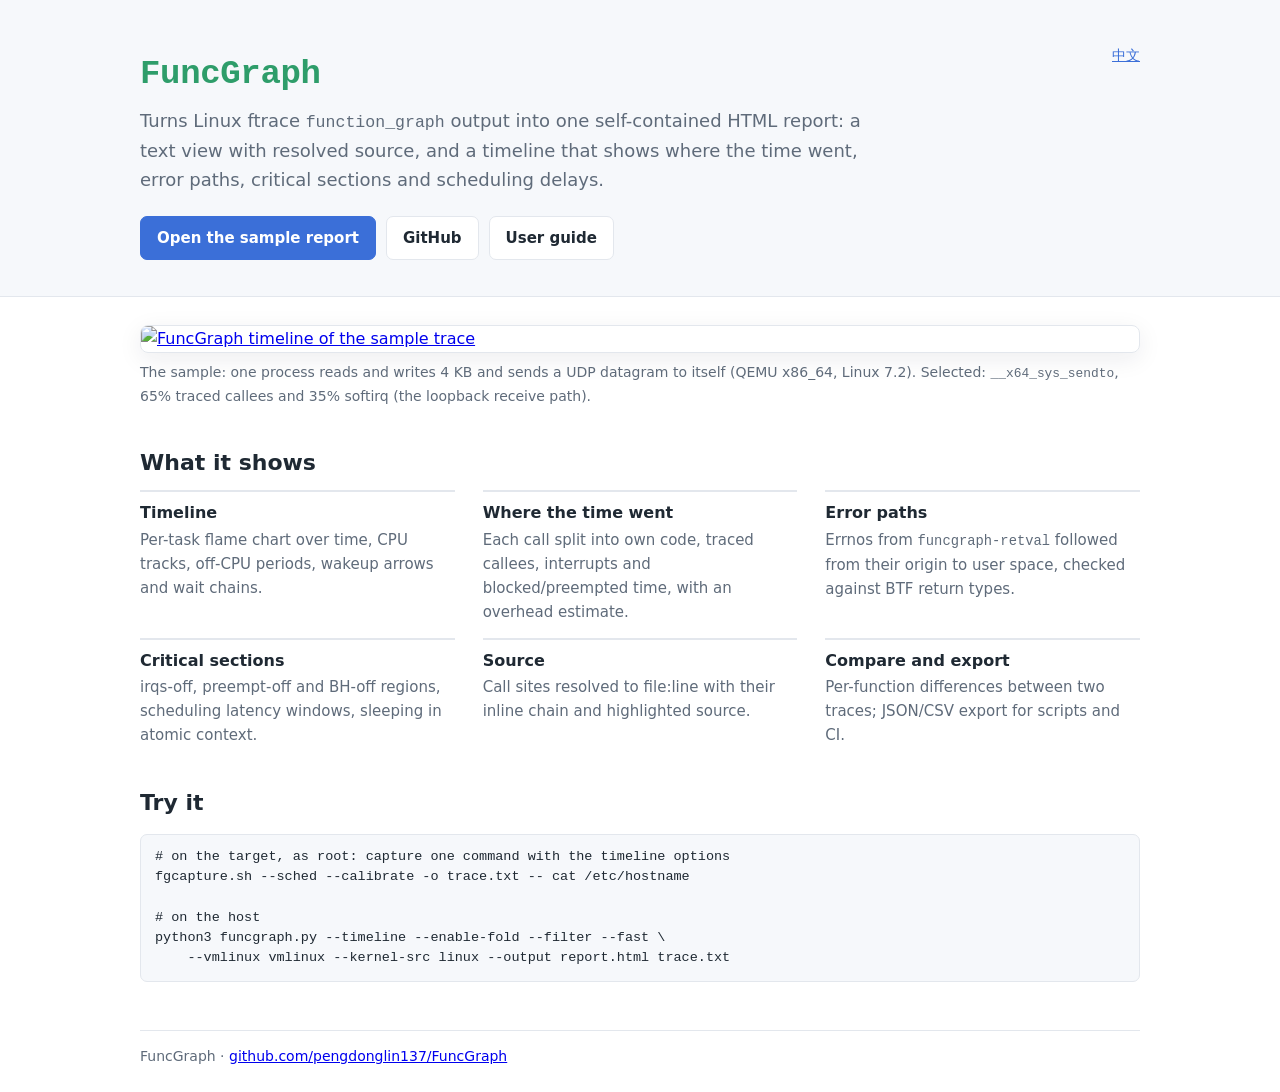
==== site/index.html @ 8bedc7ac "CI (tests on Python 3.8 and 3.12 with browser tests) and GitHub Pages (home page + sample report); R" ====
<!doctype html>
<html lang="en">
<head>
<meta charset="utf-8">
<meta name="viewport" content="width=device-width, initial-scale=1">
<title>FuncGraph: interactive reports for Linux function_graph traces</title>
<meta name="description" content="FuncGraph turns Linux ftrace function_graph output into one self-contained HTML report: text view with source, timeline, error paths, critical sections, scheduling latency, compare.">
<style>
  :root { --fg: #1f2933; --muted: #5f6b7a; --line: #e3e7ed; --accent: #3b6fd8; --bg: #f6f8fb; }
  * { box-sizing: border-box; }
  body { margin: 0; font: 16px/1.6 system-ui, -apple-system, "Segoe UI", sans-serif; color: var(--fg); background: #fff; }
  header { background: var(--bg); border-bottom: 1px solid var(--line); }
  .wrap { max-width: 1040px; margin: 0 auto; padding: 0 20px; }
  header .wrap { padding-top: 44px; padding-bottom: 36px; }
  h1 { margin: 0 0 6px; font-size: 34px; letter-spacing: -.01em; }
  h1 span { color: #2e9d6a; font-family: ui-monospace, SFMono-Regular, Menlo, monospace; }
  .lead { margin: 0 0 22px; font-size: 18px; color: var(--muted); max-width: 760px; }
  .btns { display: flex; flex-wrap: wrap; gap: 10px; }
  .btn { display: inline-block; padding: 9px 16px; border-radius: 7px; border: 1px solid var(--line); background: #fff;
         color: var(--fg); text-decoration: none; font-weight: 600; font-size: 15px; }
  .btn.primary { background: var(--accent); border-color: var(--accent); color: #fff; }
  .btn:hover { filter: brightness(.96); }
  .shot { display: block; width: 100%; margin: 28px 0 8px; border: 1px solid var(--line); border-radius: 8px;
          box-shadow: 0 6px 24px rgba(20, 30, 50, .08); }
  .cap { color: var(--muted); font-size: 14px; margin: 0 0 8px; }
  h2 { font-size: 22px; margin: 38px 0 10px; }
  .grid { display: grid; grid-template-columns: repeat(auto-fit, minmax(280px, 1fr)); gap: 14px 28px; }
  .grid div { border-top: 2px solid var(--line); padding-top: 8px; }
  .grid b { display: block; }
  .grid p { margin: 2px 0 0; color: var(--muted); font-size: 15px; }
  pre { background: var(--bg); border: 1px solid var(--line); border-radius: 7px; padding: 12px 14px; overflow-x: auto;
        font: 13.5px/1.5 ui-monospace, SFMono-Regular, Menlo, monospace; }
  code { font-family: ui-monospace, SFMono-Regular, Menlo, monospace; font-size: .92em; }
  .lang { float: right; font-size: 14px; }
  .lang a { color: var(--accent); }
  footer { margin: 48px 0 30px; color: var(--muted); font-size: 14px; border-top: 1px solid var(--line); padding-top: 14px; }
  [lang="zh"] { display: none; }
  body.zh [lang="en"] { display: none; }
  body.zh [lang="zh"] { display: revert; }
  body.zh .grid[lang="zh"] { display: grid; }
</style>
</head>
<body>
<header><div class="wrap">
  <div class="lang"><a href="#" onclick="setLang(document.body.classList.contains('zh') ? 'en' : 'zh'); return false;">
    <span lang="en">中文</span><span lang="zh">English</span></a></div>
  <h1><span>FuncGraph</span></h1>
  <p class="lead" lang="en">Turns Linux ftrace <code>function_graph</code> output into one self-contained HTML report:
    a text view with resolved source, and a timeline that shows where the time went, error paths,
    critical sections and scheduling delays.</p>
  <p class="lead" lang="zh">把 Linux ftrace 的 <code>function_graph</code> 输出转换成一个自包含的 HTML 报告：
    带源码的文本视图，以及能看出时间花在哪里、错误从哪里来、关中断/关抢占区间和调度延迟的时间轴。</p>
  <div class="btns">
    <a class="btn primary" href="sample.html"><span lang="en">Open the sample report</span><span lang="zh">打开示例报告</span></a>
    <a class="btn" href="https://github.com/pengdonglin137/FuncGraph">GitHub</a>
    <a class="btn" href="https://github.com/pengdonglin137/FuncGraph/blob/master/docs/guide.en.md" lang="en">User guide</a>
    <a class="btn" href="https://github.com/pengdonglin137/FuncGraph/blob/master/docs/guide.cn.md" lang="zh">使用指南</a>
  </div>
</div></header>

<main class="wrap">
  <a href="sample.html"><img class="shot" src="sample.png" alt="FuncGraph timeline of the sample trace"></a>
  <p class="cap" lang="en">The sample: one process reads and writes 4 KB and sends a UDP datagram to itself (QEMU x86_64, Linux 7.2).
    Selected: <code>__x64_sys_sendto</code>, 65% traced callees and 35% softirq (the loopback receive path).</p>
  <p class="cap" lang="zh">示例：一个进程读写 4 KB 文件，再通过 loopback 给自己发一个 UDP 包（QEMU x86_64，Linux 7.2）。
    选中的是 <code>__x64_sys_sendto</code>：被跟踪的子调用占 65%，软中断（loopback 接收路径）占 35%。</p>

  <h2 lang="en">What it shows</h2>
  <h2 lang="zh">能看到什么</h2>
  <div class="grid" lang="en">
    <div><b>Timeline</b><p>Per-task flame chart over time, CPU tracks, off-CPU periods, wakeup arrows and wait chains.</p></div>
    <div><b>Where the time went</b><p>Each call split into own code, traced callees, interrupts and blocked/preempted time, with an overhead estimate.</p></div>
    <div><b>Error paths</b><p>Errnos from <code>funcgraph-retval</code> followed from their origin to user space, checked against BTF return types.</p></div>
    <div><b>Critical sections</b><p>irqs-off, preempt-off and BH-off regions, scheduling latency windows, sleeping in atomic context.</p></div>
    <div><b>Source</b><p>Call sites resolved to file:line with their inline chain and highlighted source.</p></div>
    <div><b>Compare and export</b><p>Per-function differences between two traces; JSON/CSV export for scripts and CI.</p></div>
  </div>
  <div class="grid" lang="zh">
    <div><b>时间轴</b><p>按任务的时序火焰图、CPU 轨道、off-CPU 时段、唤醒箭头和等待链。</p></div>
    <div><b>时间花在哪里</b><p>每次调用拆分为自身代码、被跟踪的子调用、中断、阻塞/被抢占时间，并估算跟踪开销。</p></div>
    <div><b>错误路径</b><p>根据 <code>funcgraph-retval</code> 从错误源头一路追到用户态，并用 BTF 返回类型校验。</p></div>
    <div><b>临界区</b><p>关中断、关抢占、关软中断的区间，调度延迟窗口，在原子上下文里睡眠。</p></div>
    <div><b>源码</b><p>调用点解析到文件和行号，附内联链和语法高亮的源码。</p></div>
    <div><b>对比和导出</b><p>两份 trace 按函数对比；JSON/CSV 导出，便于脚本和 CI 使用。</p></div>
  </div>

  <h2 lang="en">Try it</h2>
  <h2 lang="zh">快速上手</h2>
<pre><span lang="en"># on the target, as root: capture one command with the timeline options</span><span lang="zh"># 在目标机上（root）：采集一条命令，打开时间轴需要的选项</span>
fgcapture.sh --sched --calibrate -o trace.txt -- cat /etc/hostname

<span lang="en"># on the host</span><span lang="zh"># 在主机上</span>
python3 funcgraph.py --timeline --enable-fold --filter --fast \
    --vmlinux vmlinux --kernel-src linux --output report.html trace.txt</pre>

  <footer>FuncGraph · <a href="https://github.com/pengdonglin137/FuncGraph">github.com/pengdonglin137/FuncGraph</a></footer>
</main>
<script>
function setLang(l) {
  document.body.classList.toggle('zh', l === 'zh');
  document.documentElement.lang = l === 'zh' ? 'zh-CN' : 'en';
  try { localStorage.setItem('fgSiteLang', l); } catch (e) {}
}
setLang((function () {
  try { const s = localStorage.getItem('fgSiteLang'); if (s) return s; } catch (e) {}
  return /^zh/i.test(navigator.language || '') ? 'zh' : 'en';
})());
</script>
</body>
</html>
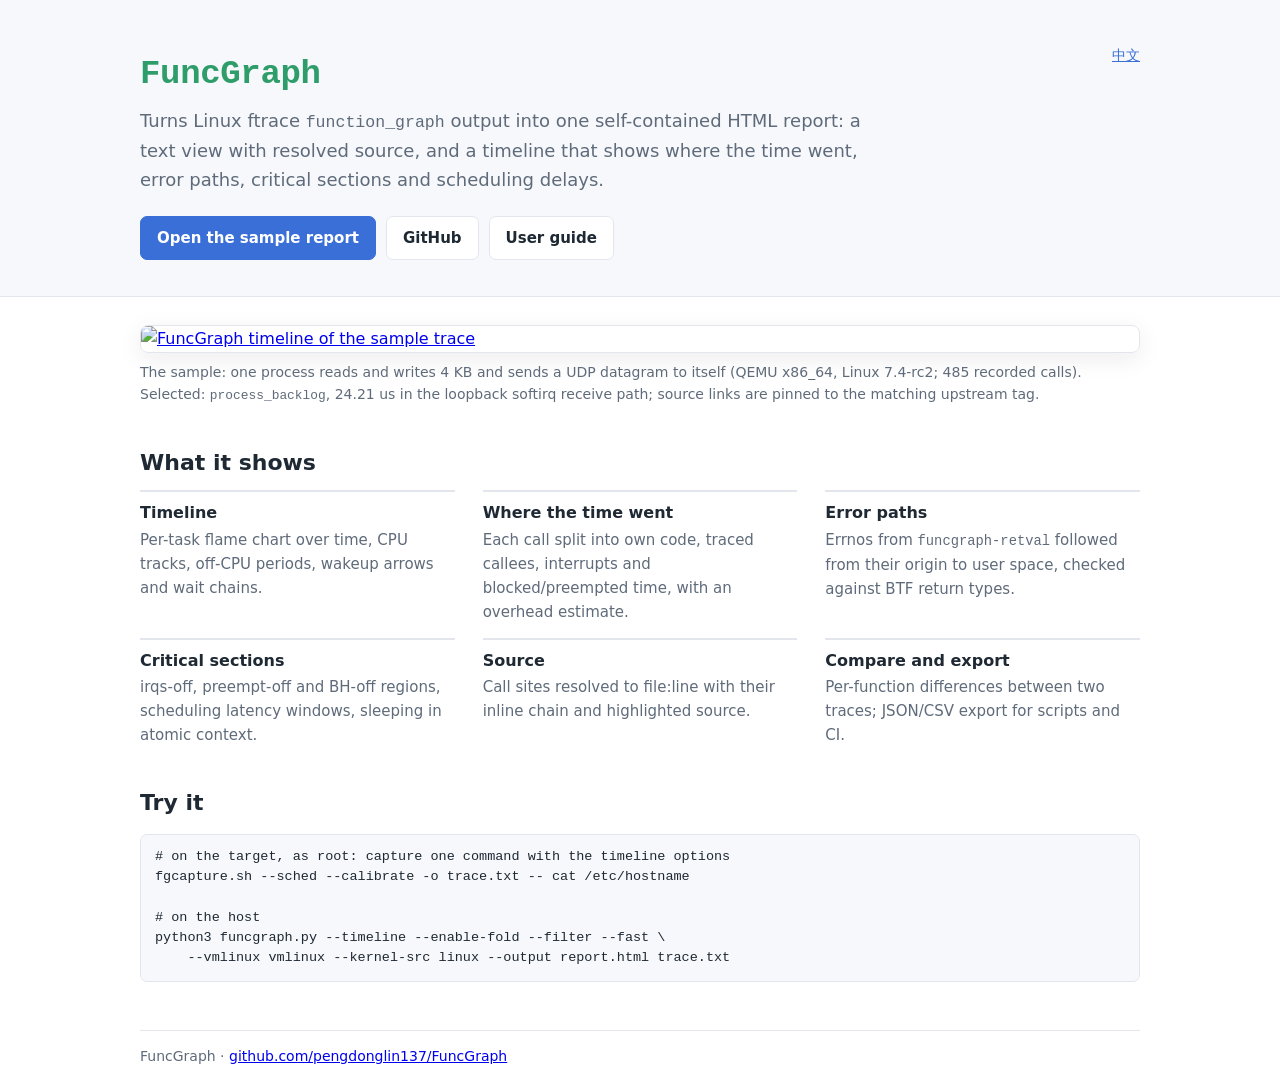
==== commit 60cb7b41: "docs(sample): recapture demo_io on the QEMU Linux 7.4-rc2 kernel Rebuild the static demo_io workload" ====
--- a/site/index.html
+++ b/site/index.html
@@ -60,10 +60,10 @@
 
 <main class="wrap">
   <a href="sample.html"><img class="shot" src="sample.png" alt="FuncGraph timeline of the sample trace"></a>
-  <p class="cap" lang="en">The sample: one process reads and writes 4 KB and sends a UDP datagram to itself (QEMU x86_64, Linux 7.2).
-    Selected: <code>__x64_sys_sendto</code>, 65% traced callees and 35% softirq (the loopback receive path).</p>
-  <p class="cap" lang="zh">示例：一个进程读写 4 KB 文件，再通过 loopback 给自己发一个 UDP 包（QEMU x86_64，Linux 7.2）。
-    选中的是 <code>__x64_sys_sendto</code>：被跟踪的子调用占 65%，软中断（loopback 接收路径）占 35%。</p>
+  <p class="cap" lang="en">The sample: one process reads and writes 4 KB and sends a UDP datagram to itself (QEMU x86_64, Linux 7.4-rc2; 485 recorded calls).
+    Selected: <code>process_backlog</code>, 24.21 us in the loopback softirq receive path; source links are pinned to the matching upstream tag.</p>
+  <p class="cap" lang="zh">示例：一个进程读写 4 KB 文件，再通过 loopback 给自己发一个 UDP 包（QEMU x86_64，Linux 7.4-rc2；485 次记录调用）。
+    选中的是 loopback 软中断接收路径中的 <code>process_backlog</code>，耗时 24.21 us；源码链接固定到匹配的上游标签。</p>
 
   <h2 lang="en">What it shows</h2>
   <h2 lang="zh">能看到什么</h2>
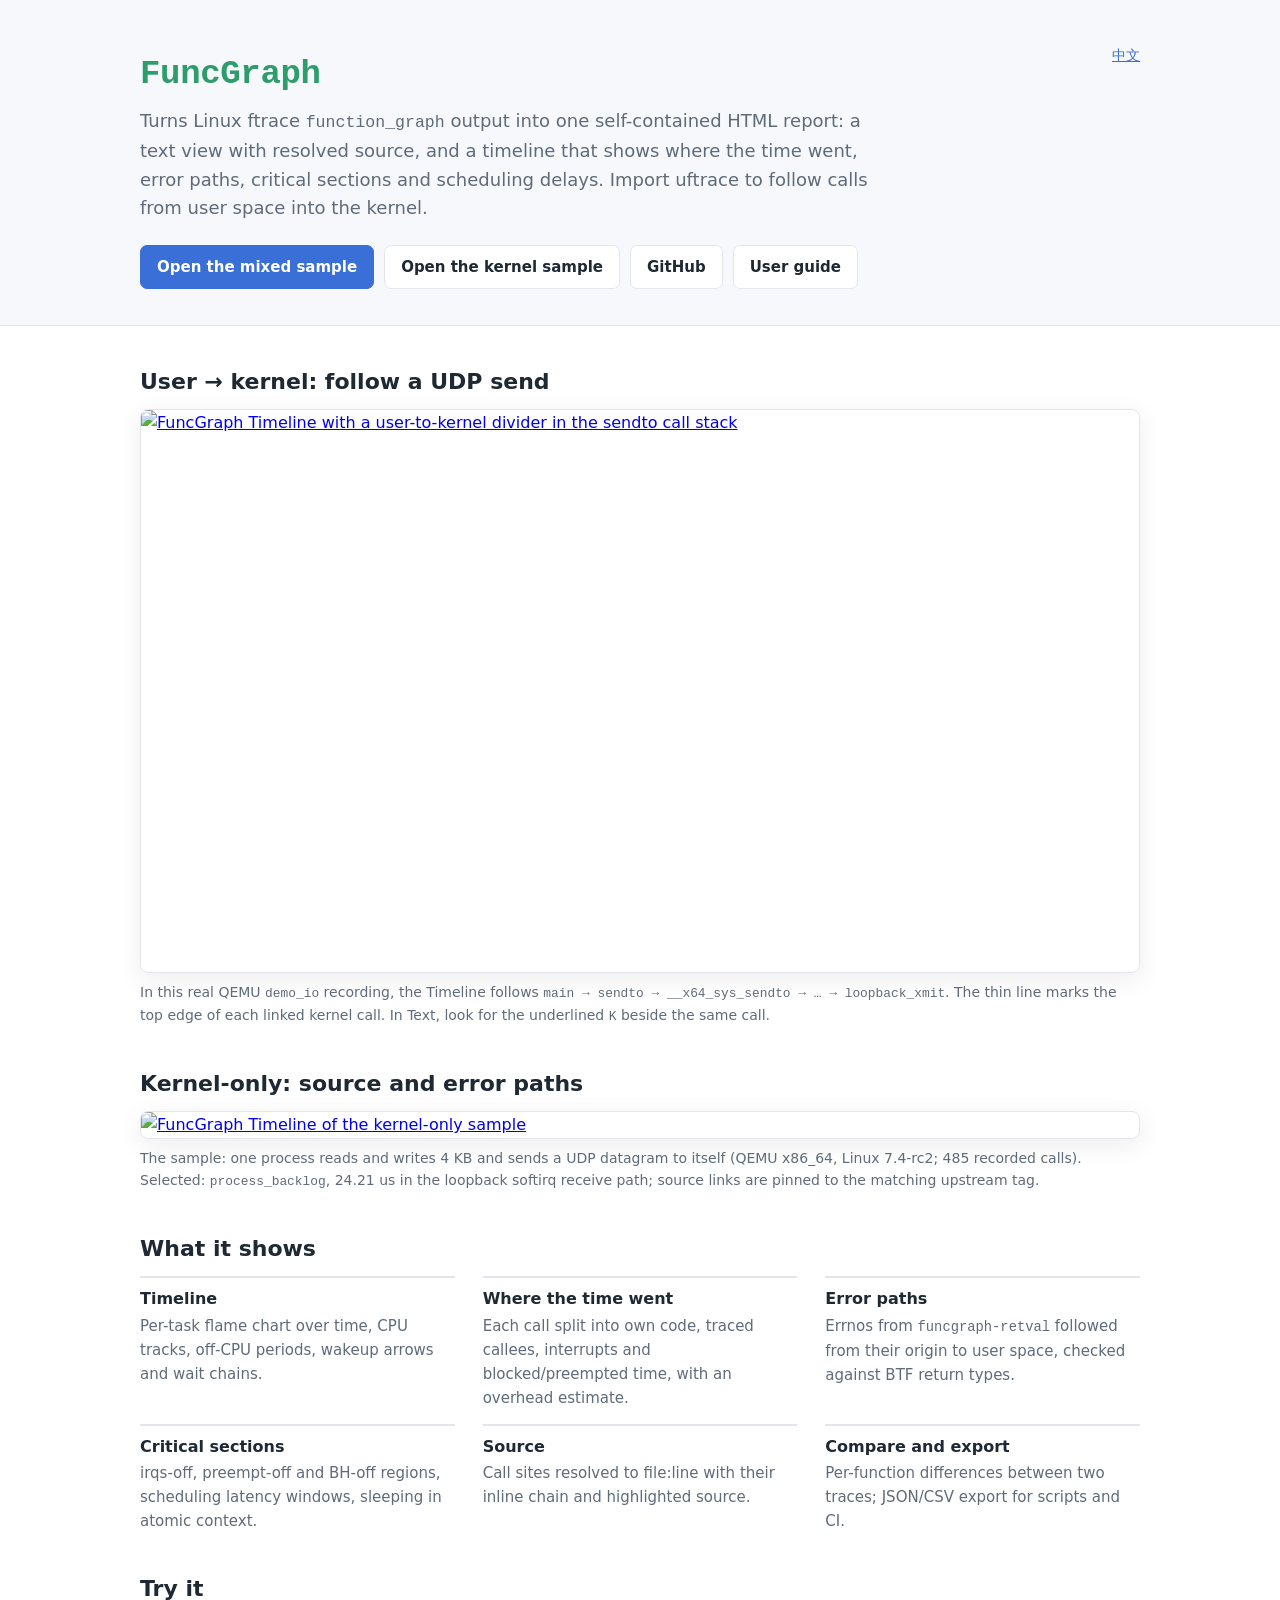
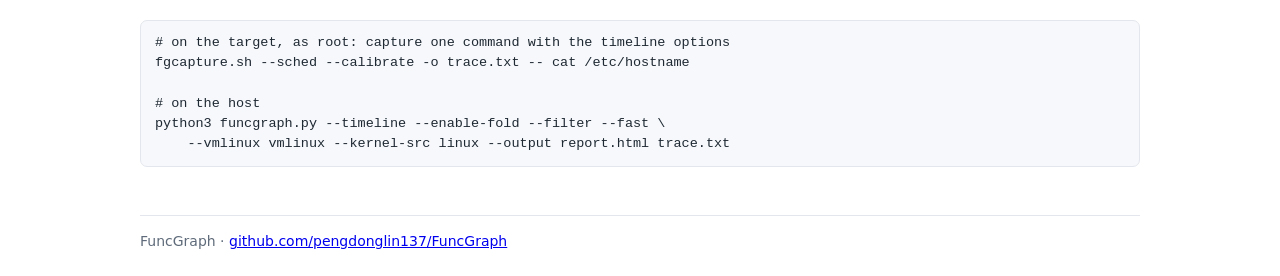
==== commit 9667e80f: "docs(samples): publish a real mixed uftrace report alongside the kernel demo Add the original demo_i" ====
--- a/site/index.html
+++ b/site/index.html
@@ -4,7 +4,7 @@
 <meta charset="utf-8">
 <meta name="viewport" content="width=device-width, initial-scale=1">
 <title>FuncGraph: interactive reports for Linux function_graph traces</title>
-<meta name="description" content="FuncGraph turns Linux ftrace function_graph output into one self-contained HTML report: text view with source, timeline, error paths, critical sections, scheduling latency, compare.">
+<meta name="description" content="FuncGraph visualizes Linux ftrace and uftrace captures in self-contained HTML reports, including a Timeline with user-to-kernel boundaries and a Text view with source.">
 <style>
   :root { --fg: #1f2933; --muted: #5f6b7a; --line: #e3e7ed; --accent: #3b6fd8; --bg: #f6f8fb; }
   * { box-sizing: border-box; }
@@ -20,7 +20,7 @@
          color: var(--fg); text-decoration: none; font-weight: 600; font-size: 15px; }
   .btn.primary { background: var(--accent); border-color: var(--accent); color: #fff; }
   .btn:hover { filter: brightness(.96); }
-  .shot { display: block; width: 100%; margin: 28px 0 8px; border: 1px solid var(--line); border-radius: 8px;
+  .shot { display: block; width: 100%; height: auto; margin: 0 0 8px; border: 1px solid var(--line); border-radius: 8px;
           box-shadow: 0 6px 24px rgba(20, 30, 50, .08); }
   .cap { color: var(--muted); font-size: 14px; margin: 0 0 8px; }
   h2 { font-size: 22px; margin: 38px 0 10px; }
@@ -47,11 +47,12 @@
   <h1><span>FuncGraph</span></h1>
   <p class="lead" lang="en">Turns Linux ftrace <code>function_graph</code> output into one self-contained HTML report:
     a text view with resolved source, and a timeline that shows where the time went, error paths,
-    critical sections and scheduling delays.</p>
+    critical sections and scheduling delays. Import uftrace to follow calls from user space into the kernel.</p>
   <p class="lead" lang="zh">把 Linux ftrace 的 <code>function_graph</code> 输出转换成一个自包含的 HTML 报告：
-    带源码的文本视图，以及能看出时间花在哪里、错误从哪里来、关中断/关抢占区间和调度延迟的时间轴。</p>
+    带源码的文本视图，以及能看出时间花在哪里、错误从哪里来、关中断/关抢占区间和调度延迟的时间轴。导入 uftrace 后还能从用户态一路追到内核。</p>
   <div class="btns">
-    <a class="btn primary" href="sample.html"><span lang="en">Open the sample report</span><span lang="zh">打开示例报告</span></a>
+    <a class="btn primary" href="sample_mixed.html"><span lang="en">Open the mixed sample</span><span lang="zh">打开用户态 + 内核态示例</span></a>
+    <a class="btn" href="sample.html"><span lang="en">Open the kernel sample</span><span lang="zh">打开纯内核态示例</span></a>
     <a class="btn" href="https://github.com/pengdonglin137/FuncGraph">GitHub</a>
     <a class="btn" href="https://github.com/pengdonglin137/FuncGraph/blob/master/docs/guide.en.md" lang="en">User guide</a>
     <a class="btn" href="https://github.com/pengdonglin137/FuncGraph/blob/master/docs/guide.cn.md" lang="zh">使用指南</a>
@@ -59,11 +60,25 @@
 </div></header>
 
 <main class="wrap">
-  <a href="sample.html"><img class="shot" src="sample.png" alt="FuncGraph timeline of the sample trace"></a>
+  <section id="mixed-sample">
+    <h2 lang="en">User → kernel: follow a UDP send</h2>
+    <h2 lang="zh">从用户态到内核态：追踪一次 UDP 发送</h2>
+    <a href="sample_mixed.html"><img class="shot" src="sample_mixed.png" width="1600" height="900" alt="FuncGraph Timeline with a user-to-kernel divider in the sendto call stack"></a>
+    <p class="cap" lang="en">In this real QEMU <code>demo_io</code> recording, the Timeline follows <code>main → sendto → __x64_sys_sendto → … → loopback_xmit</code>.
+      The thin line marks the top edge of each linked kernel call. In Text, look for the underlined <code>K</code> beside the same call.</p>
+    <p class="cap" lang="zh">这份真实的 QEMU <code>demo_io</code> 记录，在 Timeline 中可以沿 <code>main → sendto → __x64_sys_sendto → … → loopback_xmit</code> 下探。
+      细线标在匹配的内核调用顶边；在 Text 中，同一个调用旁的 <code>K</code> 带有下划线。</p>
+  </section>
+
+  <section id="kernel-sample">
+  <h2 lang="en">Kernel-only: source and error paths</h2>
+  <h2 lang="zh">纯内核态：源码与错误路径</h2>
+  <a href="sample.html"><img class="shot" src="sample.png" alt="FuncGraph Timeline of the kernel-only sample"></a>
   <p class="cap" lang="en">The sample: one process reads and writes 4 KB and sends a UDP datagram to itself (QEMU x86_64, Linux 7.4-rc2; 485 recorded calls).
     Selected: <code>process_backlog</code>, 24.21 us in the loopback softirq receive path; source links are pinned to the matching upstream tag.</p>
   <p class="cap" lang="zh">示例：一个进程读写 4 KB 文件，再通过 loopback 给自己发一个 UDP 包（QEMU x86_64，Linux 7.4-rc2；485 次记录调用）。
     选中的是 loopback 软中断接收路径中的 <code>process_backlog</code>，耗时 24.21 us；源码链接固定到匹配的上游标签。</p>
+  </section>
 
   <h2 lang="en">What it shows</h2>
   <h2 lang="zh">能看到什么</h2>
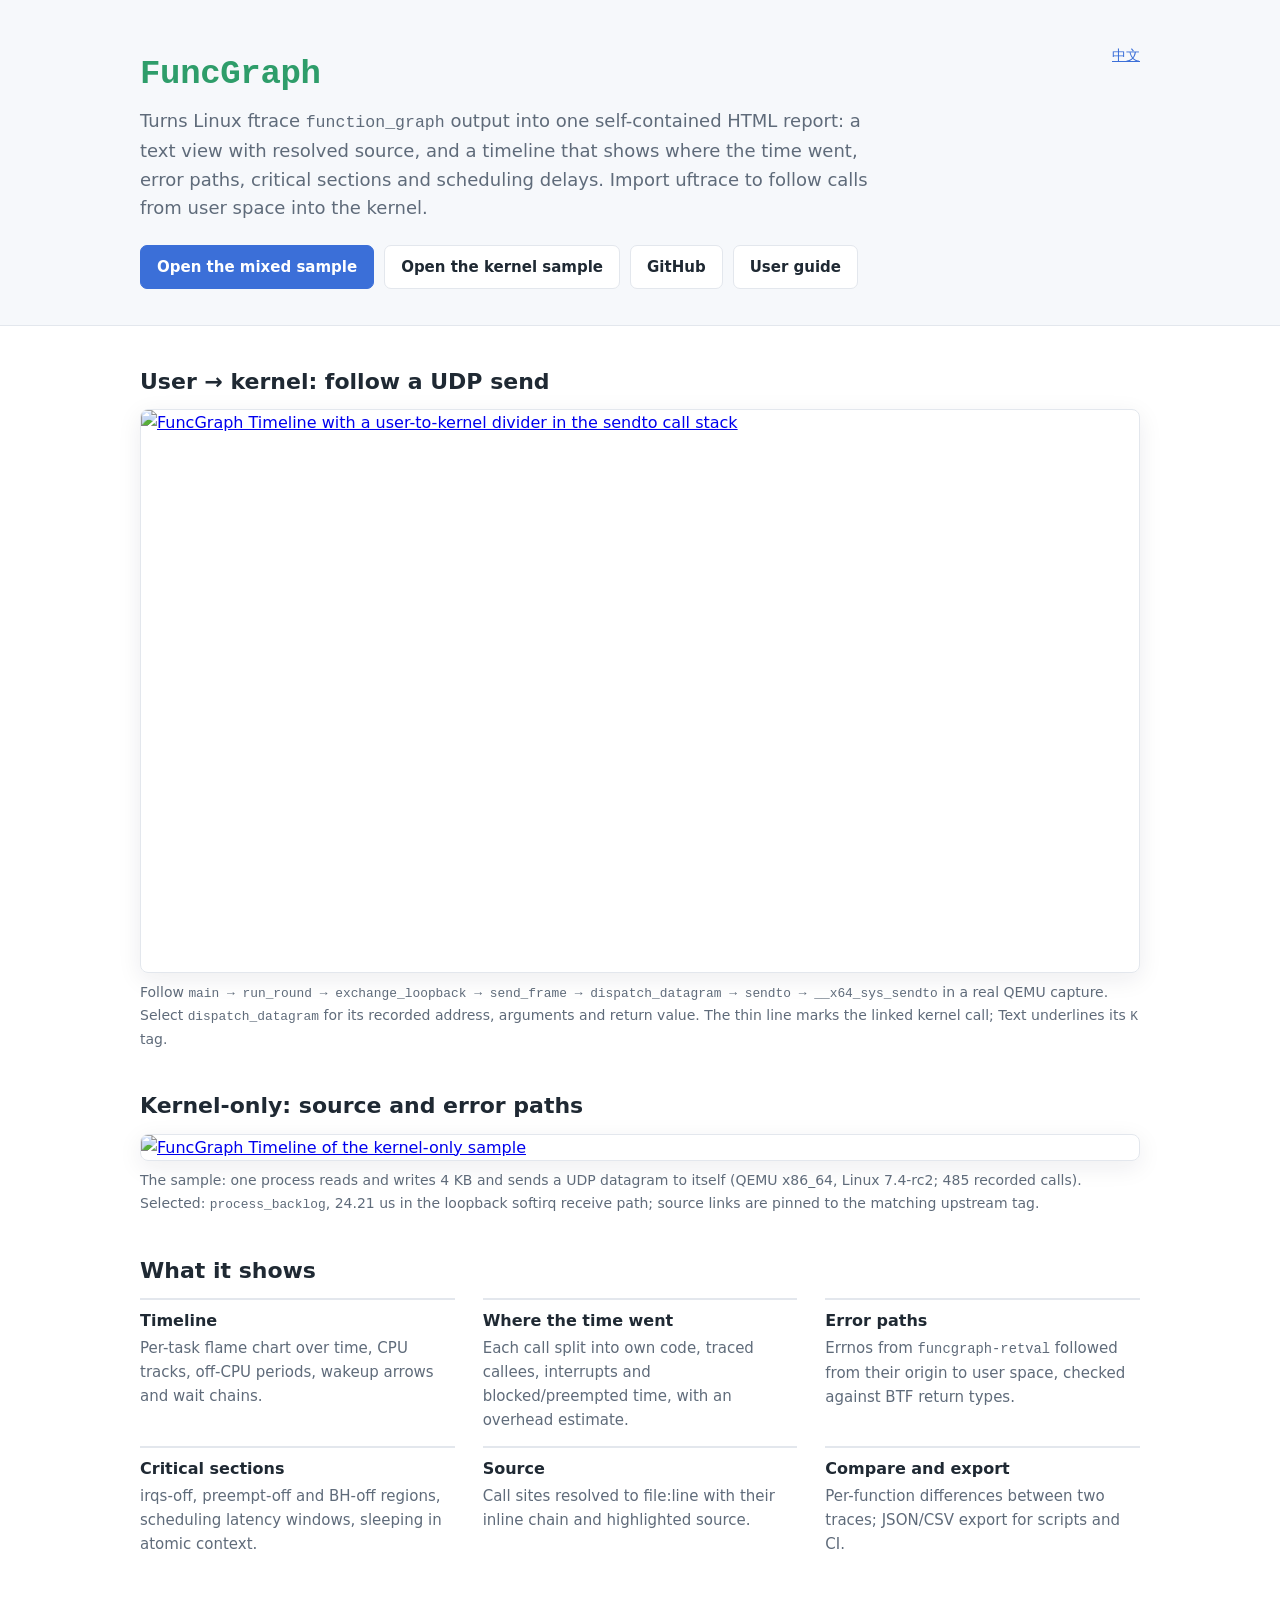
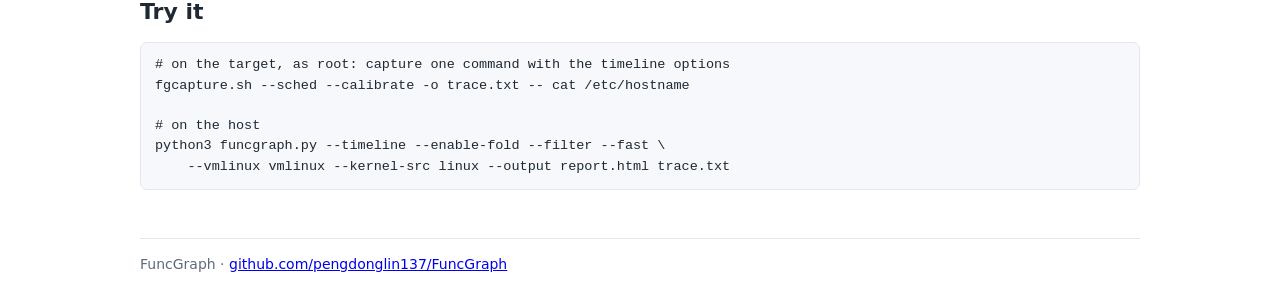
==== commit e99883cc: "feat(uftrace): trace pigz from exec to exit and retain kernel context Export typed user scalar argum" ====
--- a/site/index.html
+++ b/site/index.html
@@ -64,10 +64,10 @@
     <h2 lang="en">User → kernel: follow a UDP send</h2>
     <h2 lang="zh">从用户态到内核态：追踪一次 UDP 发送</h2>
     <a href="sample_mixed.html"><img class="shot" src="sample_mixed.png" width="1600" height="900" alt="FuncGraph Timeline with a user-to-kernel divider in the sendto call stack"></a>
-    <p class="cap" lang="en">In this real QEMU <code>demo_io</code> recording, the Timeline follows <code>main → sendto → __x64_sys_sendto → … → loopback_xmit</code>.
-      The thin line marks the top edge of each linked kernel call. In Text, look for the underlined <code>K</code> beside the same call.</p>
-    <p class="cap" lang="zh">这份真实的 QEMU <code>demo_io</code> 记录，在 Timeline 中可以沿 <code>main → sendto → __x64_sys_sendto → … → loopback_xmit</code> 下探。
-      细线标在匹配的内核调用顶边；在 Text 中，同一个调用旁的 <code>K</code> 带有下划线。</p>
+    <p class="cap" lang="en">Follow <code>main → run_round → exchange_loopback → send_frame → dispatch_datagram → sendto → __x64_sys_sendto</code> in a real QEMU capture.
+      Select <code>dispatch_datagram</code> for its recorded address, arguments and return value. The thin line marks the linked kernel call; Text underlines its <code>K</code> tag.</p>
+    <p class="cap" lang="zh">在真实的 QEMU 记录中，沿 <code>main → run_round → exchange_loopback → send_frame → dispatch_datagram → sendto → __x64_sys_sendto</code> 下探。
+      选中 <code>dispatch_datagram</code> 可看记录的地址、参数和返回值。细线标在内核调用顶边，Text 中对应入口的 <code>K</code> 带下划线。</p>
   </section>
 
   <section id="kernel-sample">
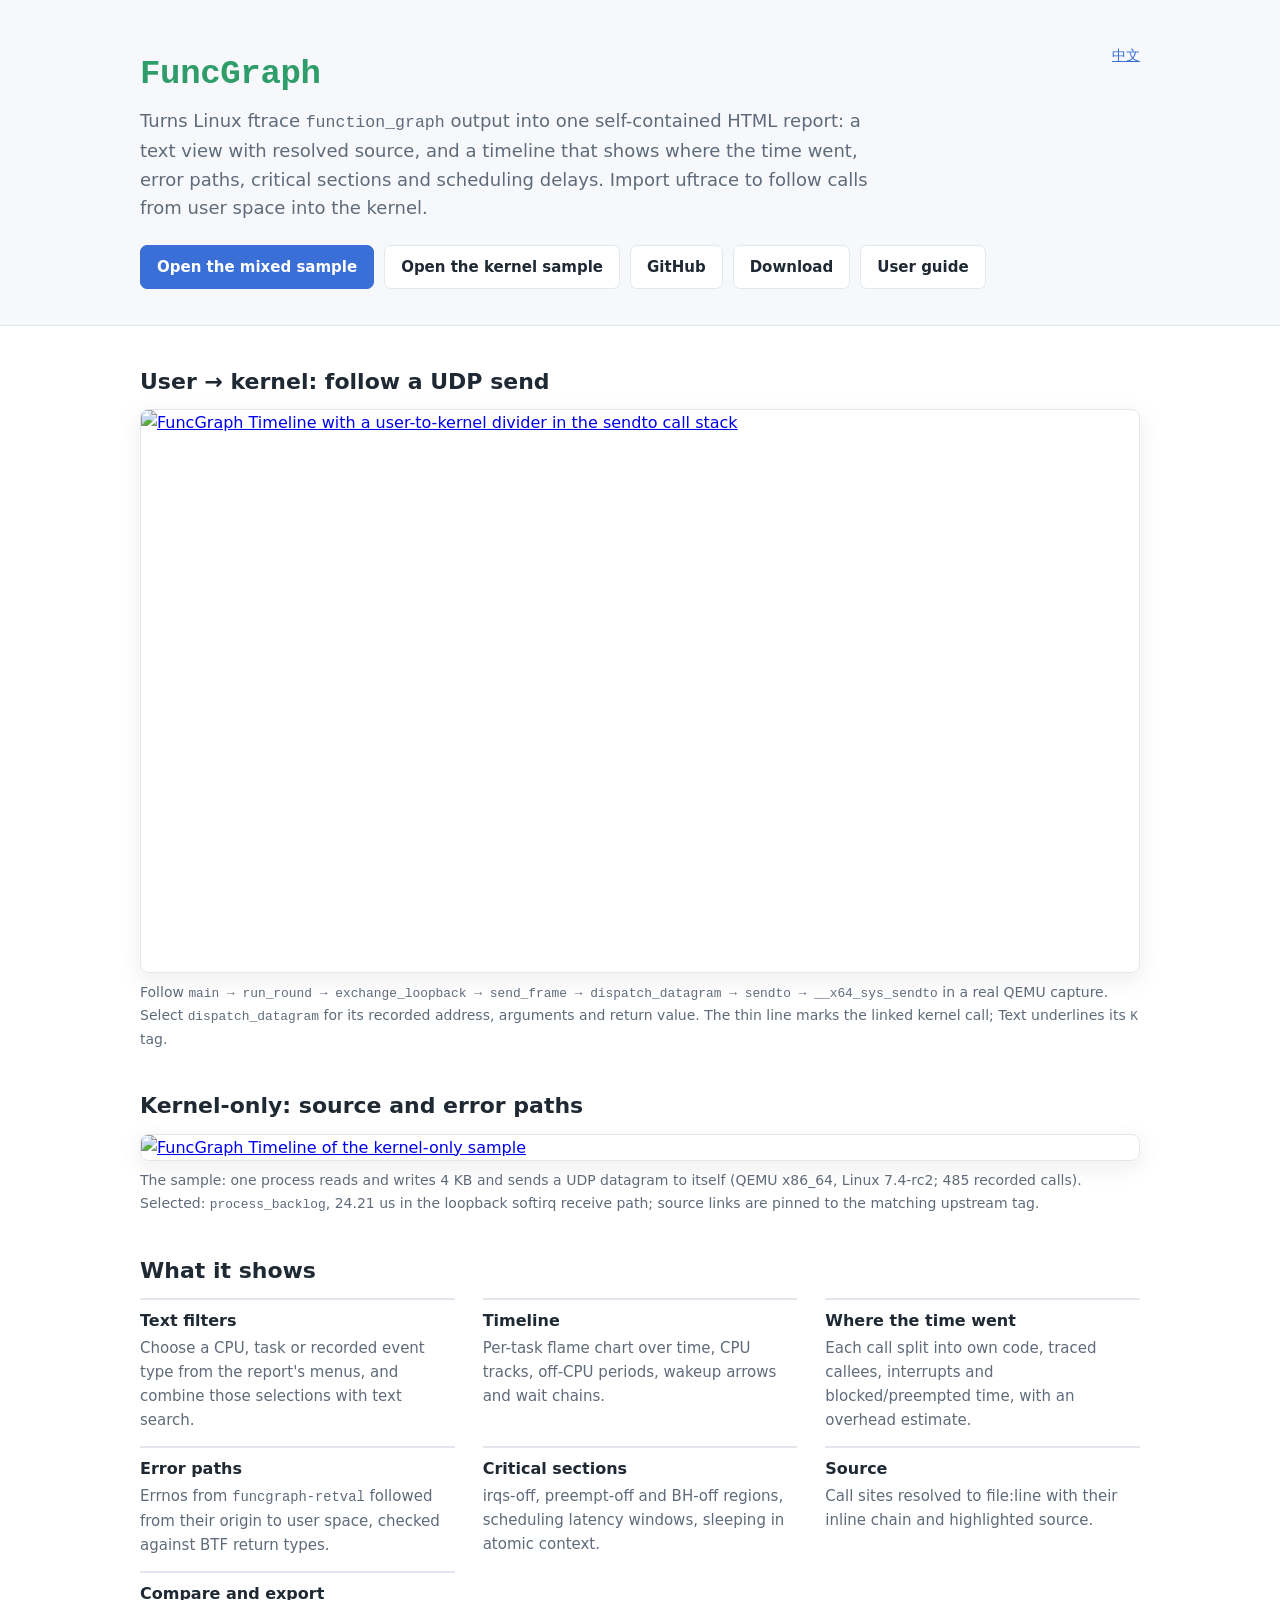
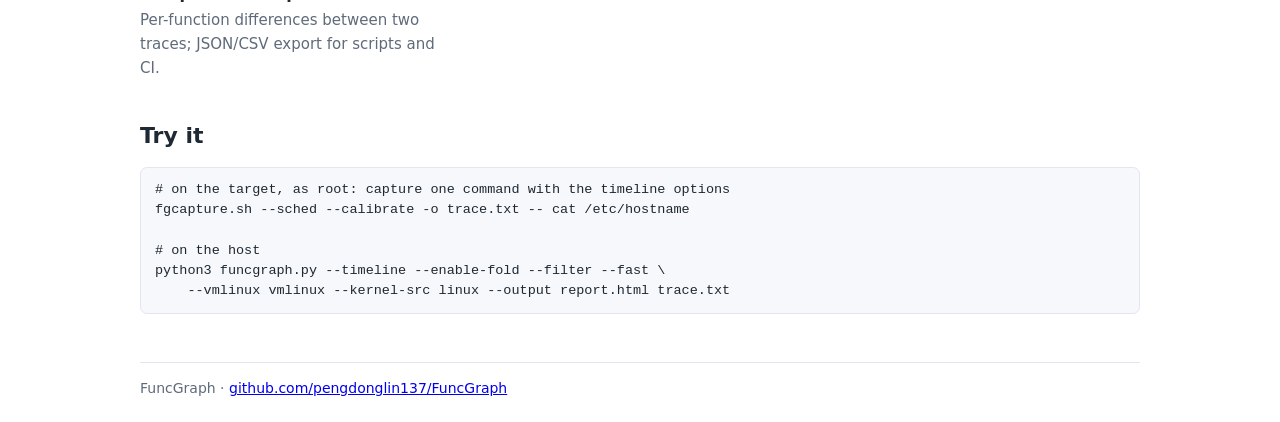
==== commit 9dbd80cc: "release: prepare FuncGraph v0.9.7 Record Android sched_blocked_reason when available and associate i" ====
--- a/site/index.html
+++ b/site/index.html
@@ -54,6 +54,7 @@
     <a class="btn primary" href="sample_mixed.html"><span lang="en">Open the mixed sample</span><span lang="zh">打开用户态 + 内核态示例</span></a>
     <a class="btn" href="sample.html"><span lang="en">Open the kernel sample</span><span lang="zh">打开纯内核态示例</span></a>
     <a class="btn" href="https://github.com/pengdonglin137/FuncGraph">GitHub</a>
+    <a class="btn" href="https://github.com/pengdonglin137/FuncGraph/releases/latest"><span lang="en">Download</span><span lang="zh">下载</span></a>
     <a class="btn" href="https://github.com/pengdonglin137/FuncGraph/blob/master/docs/guide.en.md" lang="en">User guide</a>
     <a class="btn" href="https://github.com/pengdonglin137/FuncGraph/blob/master/docs/guide.cn.md" lang="zh">使用指南</a>
   </div>
@@ -83,6 +84,7 @@
   <h2 lang="en">What it shows</h2>
   <h2 lang="zh">能看到什么</h2>
   <div class="grid" lang="en">
+    <div><b>Text filters</b><p>Choose a CPU, task or recorded event type from the report's menus, and combine those selections with text search.</p></div>
     <div><b>Timeline</b><p>Per-task flame chart over time, CPU tracks, off-CPU periods, wakeup arrows and wait chains.</p></div>
     <div><b>Where the time went</b><p>Each call split into own code, traced callees, interrupts and blocked/preempted time, with an overhead estimate.</p></div>
     <div><b>Error paths</b><p>Errnos from <code>funcgraph-retval</code> followed from their origin to user space, checked against BTF return types.</p></div>
@@ -91,6 +93,7 @@
     <div><b>Compare and export</b><p>Per-function differences between two traces; JSON/CSV export for scripts and CI.</p></div>
   </div>
   <div class="grid" lang="zh">
+    <div><b>Text 筛选</b><p>从报告的菜单中选择 CPU、任务或已记录的事件类型，还可以叠加文本搜索。</p></div>
     <div><b>时间轴</b><p>按任务的时序火焰图、CPU 轨道、off-CPU 时段、唤醒箭头和等待链。</p></div>
     <div><b>时间花在哪里</b><p>每次调用拆分为自身代码、被跟踪的子调用、中断、阻塞/被抢占时间，并估算跟踪开销。</p></div>
     <div><b>错误路径</b><p>根据 <code>funcgraph-retval</code> 从错误源头一路追到用户态，并用 BTF 返回类型校验。</p></div>
